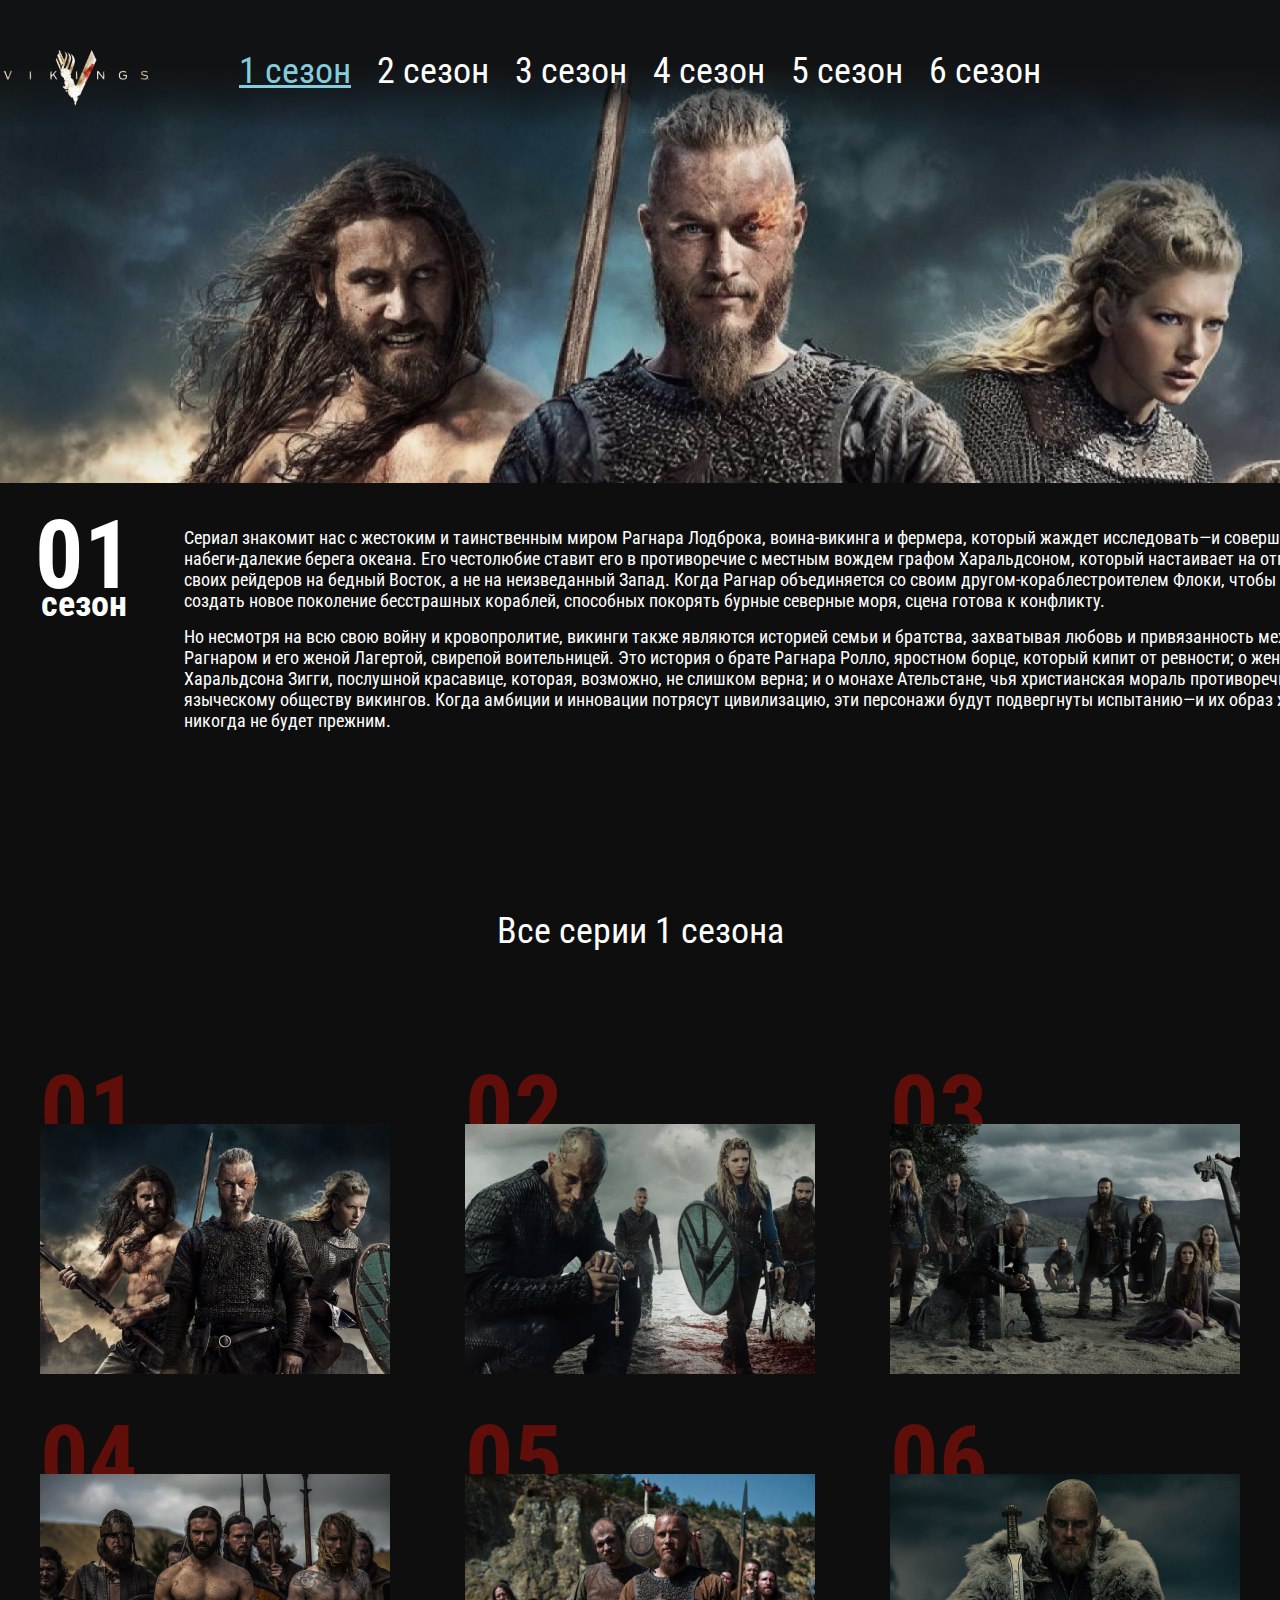
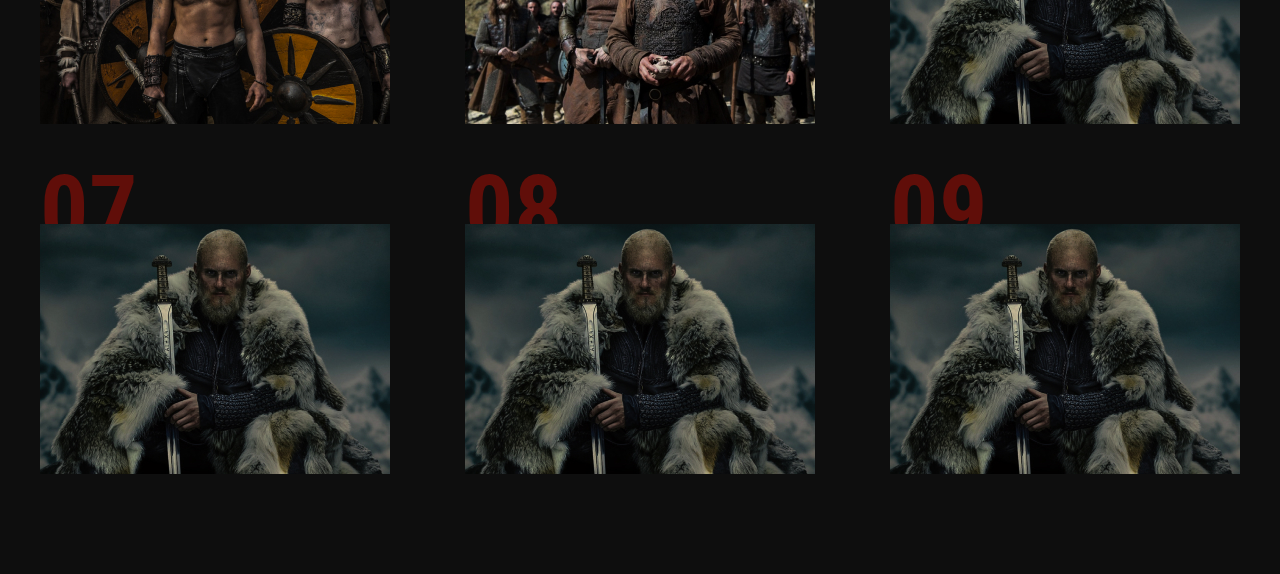
==== season-01.html @ 46f7bb51 "adds season-01 page + css, bugfix for index.html" ====
<!DOCTYPE html>
<html lang="ru">
  <head>
    <meta charset="UTF-8" />
    <meta name="viewport" content="width=device-width, initial-scale=1.0" />
    <meta http-equiv="X-UA-Compatible" content="ie=edge" />
    <title>VIKINGS</title>
    <link href="https://fonts.googleapis.com/css2?family=Roboto+Condensed:ital,wght@0,400;0,700;1,300&display=swap" rel="stylesheet" />
    <link rel="stylesheet" href="css/reset.css" />
    <link rel="stylesheet" href="css/jquery.fancybox.css" />
    <link rel="stylesheet" href="css/style.css" />
  </head>
  <body>
    <header class="page-header">
      <nav class="menu">
        <div class="menu__container">
          <a href="index.html" class="page-logo"><img src="images/logo-min.png" alt="logo_min" /></a>
          <ul class="menu__list">
            <li class="menu__list-item">
              <a class="menu__list-link menu__list-link--active" href="#">1 сезон</a>
            </li>
            <li class="menu__list-item">
              <a class="menu__list-link" href="#">2 сезон</a>
            </li>
            <li class="menu__list-item">
              <a class="menu__list-link" href="#">3 сезон</a>
            </li>
            <li class="menu__list-item">
              <a class="menu__list-link" href="#">4 сезон</a>
            </li>
            <li class="menu__list-item">
              <a class="menu__list-link" href="#">5 сезон</a>
            </li>
            <li class="menu__list-item">
              <a class="menu__list-link" href="#">6 сезон</a>
            </li>
          </ul>
        </div>
      </nav>
      <div class="season-info">
        <div class="season-info__num">01 <span>сезон</span></div>
        <div class="season-info__text">
          <p>Сериал знакомит нас с жестоким и таинственным миром Рагнара Лодброка, воина-викинга и фермера, который жаждет исследовать—и совершать набеги-далекие берега океана. Его честолюбие ставит его в противоречие с местным вождем графом Харальдсоном, который настаивает на отправке своих рейдеров на бедный Восток, а не на неизведанный Запад. Когда Рагнар объединяется со своим другом-кораблестроителем Флоки, чтобы создать новое поколение бесстрашных кораблей, способных покорять бурные северные моря, сцена готова к конфликту.</p>
          <p>Но несмотря на всю свою войну и кровопролитие, викинги также являются историей семьи и братства, захватывая любовь и привязанность между Рагнаром и его женой Лагертой, свирепой воительницей. Это история о брате Рагнара Ролло, яростном борце, который кипит от ревности; о жене графа Харальдсона Зигги, послушной красавице, которая, возможно, не слишком верна; и о монахе Ательстане, чья христианская мораль противоречит языческому обществу викингов. Когда амбиции и инновации потрясут цивилизацию, эти персонажи будут подвергнуты испытанию—и их образ жизни никогда не будет прежним.</p>
        </div>
      </div>
    </header>

    <section class="seasons section-page">
      <div class="container">
        <h3 class="seasons__title">Все серии 1 сезона</h3>
        <ol class="seasons__inner">
          <li class="seasons__item" style="background-image: url('images/seasons-image-01.jpg')">
            <a class="seasons__link" data-fancybox="gallery" href="https://www.youtube.com/watch?v=9GgxinPwAGc?autoplay=0">Смотреть</a>
          </li>
          <li class="seasons__item" style="background-image: url('images/seasons-image-02.jpg')">
            <a class="seasons__link" data-fancybox="gallery" href="https://www.youtube.com/watch?v=9GgxinPwAGc?autoplay=0">Смотреть</a>
          </li>
          <li class="seasons__item" style="background-image: url('images/seasons-image-03.jpg')">
            <a class="seasons__link" data-fancybox="gallery" href="https://www.youtube.com/watch?v=9GgxinPwAGc?autoplay=0">Смотреть</a>
          </li>
          <li class="seasons__item" style="background-image: url('images/seasons-image-04.jpg')">
            <a class="seasons__link" data-fancybox="gallery" href="https://www.youtube.com/watch?v=9GgxinPwAGc?autoplay=0">Смотреть</a>
          </li>
          <li class="seasons__item" style="background-image: url('images/seasons-image-05.jpg')">
            <a class="seasons__link" data-fancybox="gallery" href="https://www.youtube.com/watch?v=9GgxinPwAGc?autoplay=0">Смотреть</a>
          </li>
          <li class="seasons__item" style="background-image: url('images/seasons-image-06.jpg')">
            <a class="seasons__link" data-fancybox="gallery" href="https://www.youtube.com/watch?v=9GgxinPwAGc?autoplay=0">Смотреть</a>
          </li>
          <li class="seasons__item" style="background-image: url('images/seasons-image-06.jpg')">
            <a class="seasons__link" data-fancybox="gallery" href="https://www.youtube.com/watch?v=9GgxinPwAGc?autoplay=0">Смотреть</a>
          </li>
          <li class="seasons__item" style="background-image: url('images/seasons-image-06.jpg')">
            <a class="seasons__link" data-fancybox="gallery" href="https://www.youtube.com/watch?v=9GgxinPwAGc?autoplay=0">Смотреть</a>
          </li>
          <li class="seasons__item" style="background-image: url('images/seasons-image-06.jpg')">
            <a class="seasons__link" data-fancybox="gallery" href="https://www.youtube.com/watch?v=9GgxinPwAGc?autoplay=0">Смотреть</a>
          </li>
        </ol>
      </div>
    </section>

    <script src="https://ajax.googleapis.com/ajax/libs/jquery/3.4.1/jquery.min.js"></script>
    <script src="js/jquery.fancybox.min.js"></script>
    <script src="js/main.js"></script>
  </body>
</html>
---- css/style.css ----
* {
  box-sizing: border-box;
}

body {
  background-color: #0e0e0e;
  color: #fff;
  font-weight: 400;
  font-family: "Roboto Condensed", sans-serif;
  font-size: 18px;
  line-height: 21px;
}

a {
  text-decoration: none;
  color: inherit;
}

ul {
  list-style: none;
}

.container {
  max-width: 1230px;
  padding: 0 15px;
  margin: 0 auto;
}

.section-page {
  padding: 100px 0;
}

.title {
  text-align: center;
  margin-bottom: 100px;
  font-size: 36px;
  line-height: 42px;
  font-weight: 400;
}
.header {
  background-image: url("../images/header-bg.jpg");
  height: 100vh;
  background-repeat: no-repeat;
  background-position: center 50px;
  background-size: cover;
  text-align: center;
  position: relative;
}

.header::after {
  content: "";
  position: absolute;
  height: 70px;
  bottom: 0;
  left: 0;
  width: 100%;
  background: linear-gradient(180deg, #0e0e0e 0%, rgba(17, 17, 17, 0.850295) 16.53%, rgba(32, 31, 33, 0) 100%);
  transform: rotate(180deg);
}

.menu {
  position: relative;
  padding: 50px 0 58px;
  background: linear-gradient(180deg, #111213 0%, #111213 43.62%, rgba(32, 31, 33, 0) 86.33%);
}

.menu__list {
  display: flex;
  justify-content: center;
}

.menu__list-item {
  padding: 0 13px;
}

.menu__list-link {
  font-size: 36px;
  line-height: 42px;
  outline: none;
}

.menu__list-link:hover,
.menu__list-link--active {
  color: #85ccdc;
  text-decoration: underline;
}

.logo {
  padding-top: 178px;
}

.about__inner {
  display: flex;
}

.about__info {
  max-width: 375px;
  margin-right: 50px;
  flex: none;
}

.about__info-item {
  margin-bottom: 25px;
  color: #e5e5e5e5;
}

.about__info-item span {
  display: block;
}

.about__text p {
  margin-bottom: 25px;
}

.video {
  background-image: url(../images/video-bg.jpg);
  height: 100vh;
  background-size: cover;
  background-position: center center;
  background-repeat: no-repeat;
  text-align: right;
}

.video__text {
  font-style: italic;
  font-weight: 300;
  font-size: 72px;
  line-height: 84px;
  color: #85ccdc;
  padding-top: 440px;
  margin-bottom: 80px;
}

.video__text span {
  display: block;
  padding-right: 285px;
}

.video__btn {
  padding-left: 112px;
  position: relative;
  margin-right: 230px;
}

.video__btn::before {
  content: "";
  position: absolute;
  width: 100px;
  height: 100px;
  left: 0;
  background: url("../images/youtube-btn.svg");
  top: -40px;
}

.seasons__inner {
  display: grid;
  grid-template-columns: 1fr 1fr 1fr;
  grid-gap: 100px 75px;
  counter-reset: number;
}

.seasons__item {
  width: 350px;
  height: 250px;
  background-repeat: no-repeat;
  background-position: center center;
  background-size: cover;
  list-style: none;
  position: relative;
  display: flex;
  justify-content: center;
  align-items: center;
}

.seasons__item:hover .seasons__link {
  opacity: 1;
}

.seasons__item:hover::after {
  content: "";
  position: absolute;
  top: 0;
  left: 0;
  right: 0;
  bottom: 0;
  background: rgba(14, 14, 14, 0.8);
}

.seasons__item::before {
  content: "0" counter(number);
  counter-increment: number;
  position: absolute;
  font-weight: bold;
  font-size: 96px;
  line-height: 112px;
  color: #600e09;
  z-index: -1;
  left: 0;
  top: -70px;
}

.seasons__link {
  font-size: 36px;
  line-height: 42px;
  padding: 12px 78px 11px;
  background-color: #0e0e0e;
  opacity: 0;
  transition: all 0.5s;
  z-index: 2;
}

.heroes__inner {
  display: flex;
  justify-content: space-between;
}

.heroes__slider-img {
  max-width: 775px;
}

.heroes__slider-text {
  max-width: 350px;
}

.slick-btn {
  position: absolute;
  top: 50%;
  transform: translateY(-50%);
  border: none;
  background-color: transparent;
  z-index: 5;
  cursor: pointer;
  outline: none;
}

.slick-prev {
  left: 38px;
}

.slick-next {
  right: 38px;
}

.heroes__name {
  font-style: italic;
  font-weight: 300;
  font-size: 72px;
  line-height: 84px;
  color: #85ccdc;
  margin-bottom: 44px;
}

.heroes__text p {
  margin-bottom: 15px;
}

.copy {
  padding: 14px 0 15px;
  text-align: center;
}

/* start season-01 */

.page-header {
  background-image: url(../images/season-01-bg.jpg);
  background-repeat: no-repeat;
  background-position: center center;
  background-size: cover;
  height: 90vh;
  position: relative;
}

.menu__container {
  max-width: 1385px;
  margin: 0 auto;
  position: relative;
}

.page-logo {
  position: absolute;

}

.season-info {
  position: absolute;
  width: 1385px;
  display: flex;
  padding: 44px 47px 64px 35px;
  background-color: #0e0e0e;
  margin: 0 auto;
  left: 0;
  right: 0;
  bottom: 0;
}

.season-info__num {
  font-weight: bold;
  font-size: 96px;
  line-height: 56px;
  text-align: center;
  margin-right: 51px;
}

.season-info__num span {
  display: block;
  font-size: 36px;
  line-height: 42px;
}

.season-info__text p{
  margin-bottom: 15px;
}

.seasons__title {
  text-align: center;
  margin-bottom: 172px;
  font-size: 36px;
  line-height: 42px;
  font-weight: 400;
}


/* end season-01 */
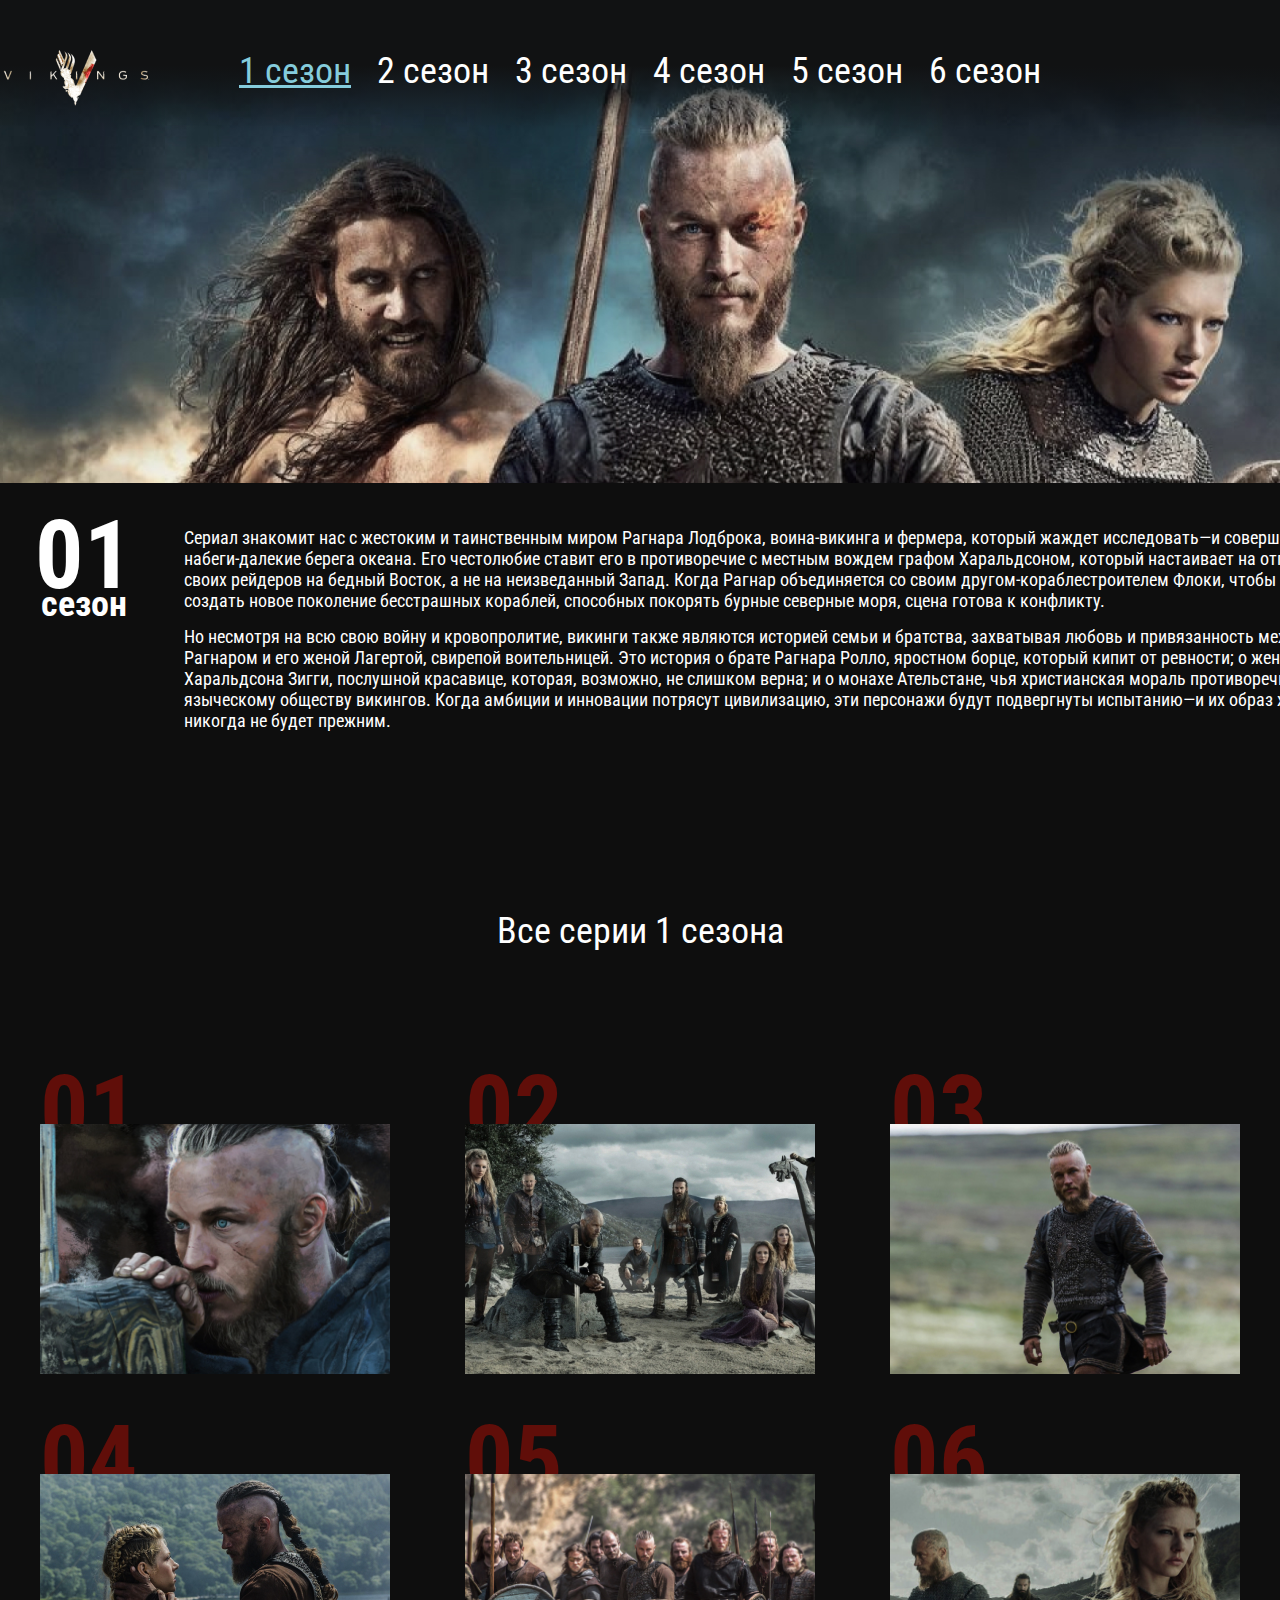
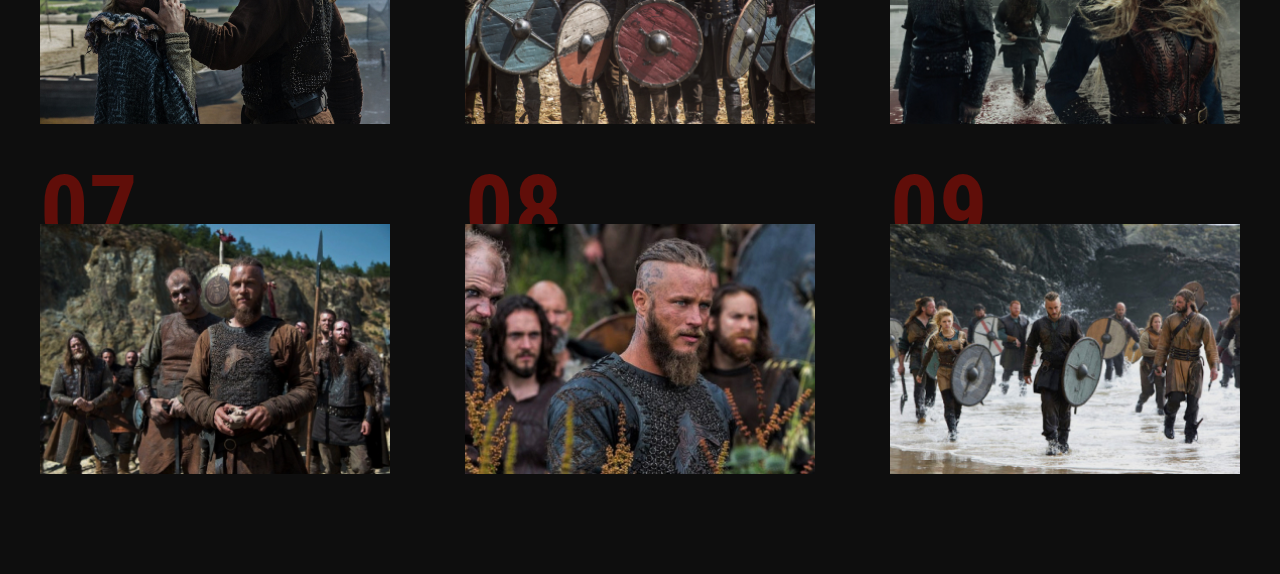
==== commit c803fb12: "adds correct imgs" ====
--- a/season-01.html
+++ b/season-01.html
@@ -50,31 +50,31 @@
       <div class="container">
         <h3 class="seasons__title">Все серии 1 сезона</h3>
         <ol class="seasons__inner">
-          <li class="seasons__item" style="background-image: url('images/seasons-image-01.jpg')">
+          <li class="seasons__item" style="background-image: url('images/s01e01.jpg')">
             <a class="seasons__link" data-fancybox="gallery" href="https://www.youtube.com/watch?v=9GgxinPwAGc?autoplay=0">Смотреть</a>
           </li>
-          <li class="seasons__item" style="background-image: url('images/seasons-image-02.jpg')">
+          <li class="seasons__item" style="background-image: url('images/s01e02.jpg')">
             <a class="seasons__link" data-fancybox="gallery" href="https://www.youtube.com/watch?v=9GgxinPwAGc?autoplay=0">Смотреть</a>
           </li>
-          <li class="seasons__item" style="background-image: url('images/seasons-image-03.jpg')">
+          <li class="seasons__item" style="background-image: url('images/s01e03.jpg')">
             <a class="seasons__link" data-fancybox="gallery" href="https://www.youtube.com/watch?v=9GgxinPwAGc?autoplay=0">Смотреть</a>
           </li>
-          <li class="seasons__item" style="background-image: url('images/seasons-image-04.jpg')">
+          <li class="seasons__item" style="background-image: url('images/s01e04.jpg')">
             <a class="seasons__link" data-fancybox="gallery" href="https://www.youtube.com/watch?v=9GgxinPwAGc?autoplay=0">Смотреть</a>
           </li>
-          <li class="seasons__item" style="background-image: url('images/seasons-image-05.jpg')">
+          <li class="seasons__item" style="background-image: url('images/s01e05.jpg')">
             <a class="seasons__link" data-fancybox="gallery" href="https://www.youtube.com/watch?v=9GgxinPwAGc?autoplay=0">Смотреть</a>
           </li>
-          <li class="seasons__item" style="background-image: url('images/seasons-image-06.jpg')">
+          <li class="seasons__item" style="background-image: url('images/s01e06.jpg')">
             <a class="seasons__link" data-fancybox="gallery" href="https://www.youtube.com/watch?v=9GgxinPwAGc?autoplay=0">Смотреть</a>
           </li>
-          <li class="seasons__item" style="background-image: url('images/seasons-image-06.jpg')">
+          <li class="seasons__item" style="background-image: url('images/s01e07.jpg')">
             <a class="seasons__link" data-fancybox="gallery" href="https://www.youtube.com/watch?v=9GgxinPwAGc?autoplay=0">Смотреть</a>
           </li>
-          <li class="seasons__item" style="background-image: url('images/seasons-image-06.jpg')">
+          <li class="seasons__item" style="background-image: url('images/s01e08.jpg')">
             <a class="seasons__link" data-fancybox="gallery" href="https://www.youtube.com/watch?v=9GgxinPwAGc?autoplay=0">Смотреть</a>
           </li>
-          <li class="seasons__item" style="background-image: url('images/seasons-image-06.jpg')">
+          <li class="seasons__item" style="background-image: url('images/s01e09.jpg')">
             <a class="seasons__link" data-fancybox="gallery" href="https://www.youtube.com/watch?v=9GgxinPwAGc?autoplay=0">Смотреть</a>
           </li>
         </ol>
--- a/css/style.css
+++ b/css/style.css
@@ -80,7 +80,8 @@
 }
 
 .menu__list-link:hover,
-.menu__list-link--active {
+.menu__list-link--active,
+.video__btn:hover {
   color: #85ccdc;
   text-decoration: underline;
 }
@@ -170,6 +171,7 @@
   display: flex;
   justify-content: center;
   align-items: center;
+  counter-increment: number;
 }
 
 .seasons__item:hover .seasons__link {
@@ -186,9 +188,8 @@
   background: rgba(14, 14, 14, 0.8);
 }
 
-.seasons__item::before {
-  content: "0" counter(number);
-  counter-increment: number;
+.seasons__item::before {  
+  content: counter(number, decimal-leading-zero);
   position: absolute;
   font-weight: bold;
   font-size: 96px;
